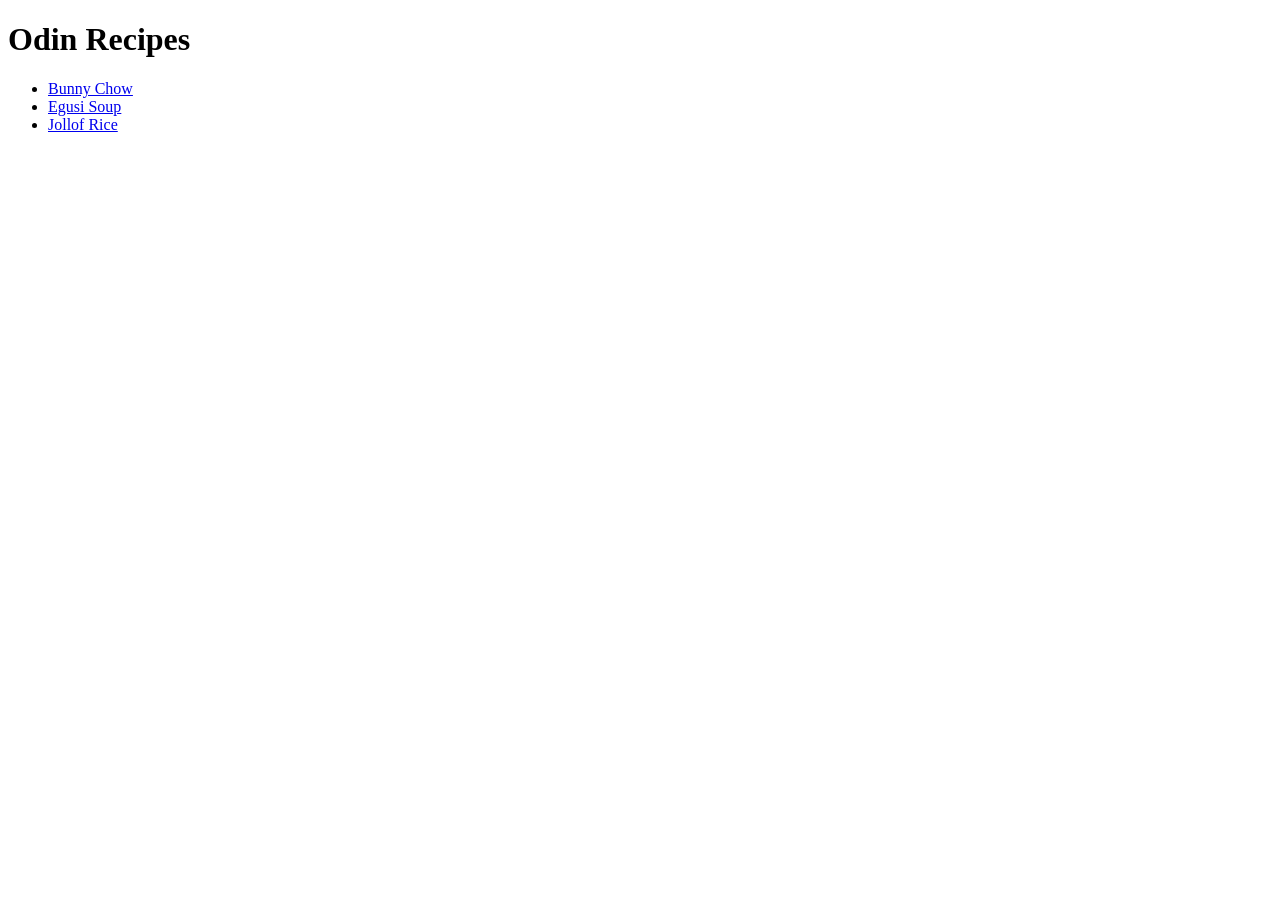
==== index.html @ eddcd9d2 "feat: add first recipe page and navigation links - Created a new `recipes` directory - Added `BunnyC" ====
<!DOCTYPE html>
<html lang="en">
<head>
    <meta charset="UTF-8">
    <meta name="viewport" content="width=device-width, initial-scale=1.0">
    <title>Document</title>
</head>
<body>
    <h1>Odin Recipes</h1>

    
   
    
    <!-- <a href=""></a> -->

    <ul>
        <li><a href="./recipes/BunnyChow.html">Bunny Chow</a></li>
        <li> <a href="./recipes/EgusiSoup.html">Egusi Soup</a></li>
        <li><a href="./recipes/JollofRice.html">Jollof Rice</a></li>
    </ul>
</body>
</html>
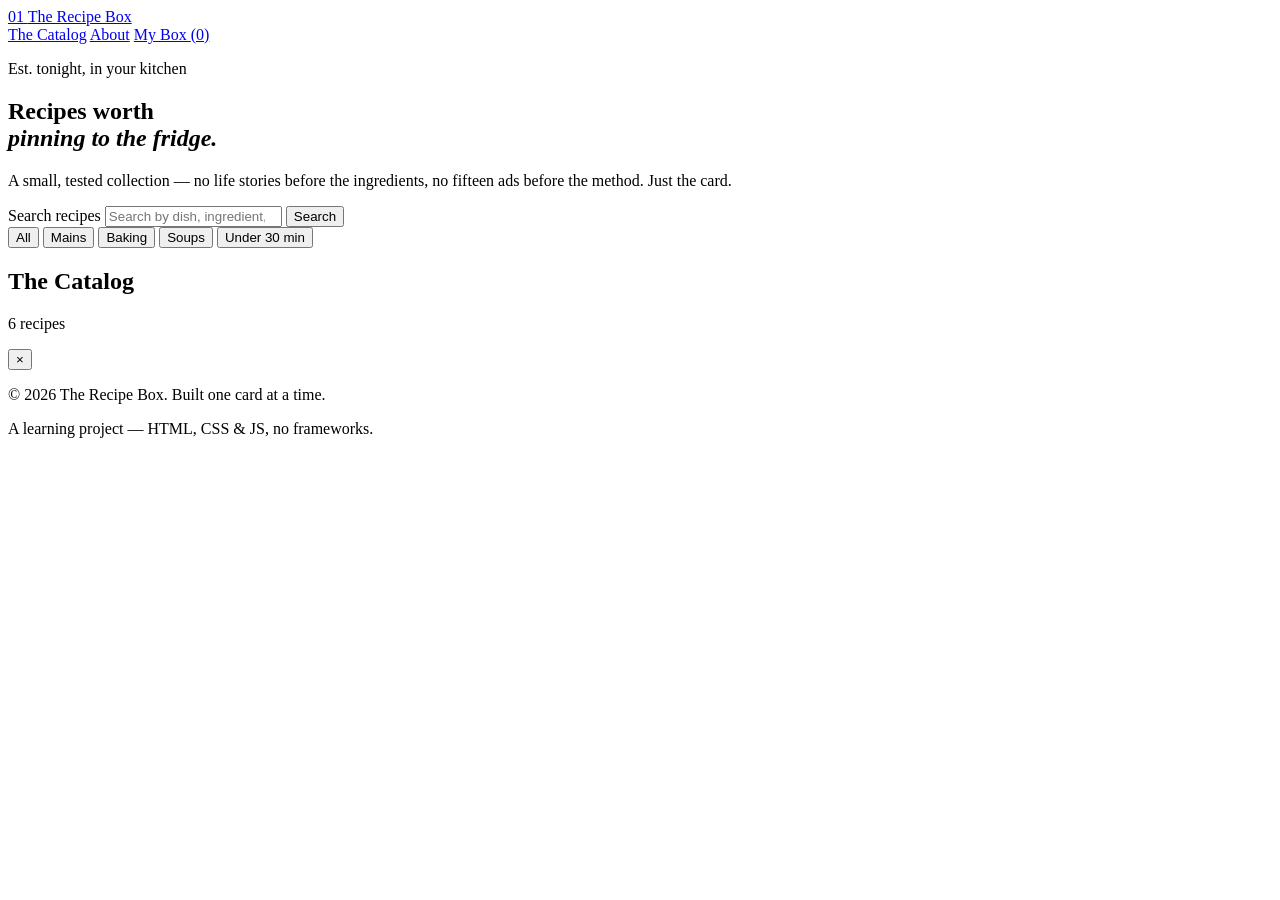
==== commit 6f3f8e4a: ""Step 1: scaffold semantic HTML structure - header with logo + nav - hero with search and filter chi" ====
--- a/index.html
+++ b/index.html
@@ -1,22 +1,104 @@
 <!DOCTYPE html>
 <html lang="en">
 <head>
-    <meta charset="UTF-8">
-    <meta name="viewport" content="width=device-width, initial-scale=1.0">
-    <title>Document</title>
+  <meta charset="UTF-8">
+  <meta name="viewport" content="width=device-width, initial-scale=1.0">
+  <title>The Recipe Box — A Kitchen Worth Keeping</title>
+  <meta name="description" content="A curated box of recipes worth keeping — premium, tested, and written like the cards your grandmother kept.">
+
+  <!-- Fonts -->
+  <link rel="preconnect" href="https://fonts.googleapis.com">
+  <link rel="preconnect" href="https://fonts.gstatic.com" crossorigin>
+  <link href="https://fonts.googleapis.com/css2?family=Fraunces:ital,opsz,wght@0,9..144,300;0,9..144,500;0,9..144,600;0,9..144,700;1,9..144,500&family=Work+Sans:wght@400;500;600&family=IBM+Plex+Mono:wght@400;500&display=swap" rel="stylesheet">
+
+  <link rel="stylesheet" href="assets/css/style.css">
 </head>
 <body>
-    <h1>Odin Recipes</h1>
 
-    
-   
-    
-    <!-- <a href=""></a> -->
+  <!-- ===== Header ===== -->
+  <header class="site-header">
+    <div class="container site-header__inner">
+      <a href="#" class="logo">
+        <span class="logo__mark">01</span>
+        <span class="logo__text">The Recipe Box</span>
+      </a>
 
-    <ul>
-        <li><a href="./recipes/BunnyChow.html">Bunny Chow</a></li>
-        <li> <a href="./recipes/EgusiSoup.html">Egusi Soup</a></li>
-        <li><a href="./recipes/JollofRice.html">Jollof Rice</a></li>
-    </ul>
+      <nav class="site-nav" aria-label="Primary">
+        <a href="#catalog">The Catalog</a>
+        <a href="#about">About</a>
+        <a href="#" class="site-nav__cta">My Box <span id="favCount">(0)</span></a>
+      </nav>
+    </div>
+  </header>
+
+  <!-- ===== Hero ===== -->
+  <section class="hero">
+    <div class="container hero__inner">
+      <p class="hero__eyebrow">Est. tonight, in your kitchen</p>
+      <h1 class="hero__title">
+        Recipes worth<br>
+        <em>pinning to the fridge.</em>
+      </h1>
+      <p class="hero__sub">
+        A small, tested collection — no life stories before the ingredients,
+        no fifteen ads before the method. Just the card.
+      </p>
+
+      <form class="hero__search" role="search" id="searchForm">
+        <label for="searchInput" class="sr-only">Search recipes</label>
+        <input type="search" id="searchInput" placeholder="Search by dish, ingredient, or mood…">
+        <button type="submit">Search</button>
+      </form>
+
+      <div class="hero__filters" id="filterBar">
+        <button class="filter-chip is-active" data-filter="all">All</button>
+        <button class="filter-chip" data-filter="mains">Mains</button>
+        <button class="filter-chip" data-filter="baking">Baking</button>
+        <button class="filter-chip" data-filter="soups">Soups</button>
+        <button class="filter-chip" data-filter="quick">Under 30 min</button>
+      </div>
+    </div>
+  </section>
+
+  <!-- ===== Catalog / Recipe Grid ===== -->
+  <main>
+    <section class="catalog" id="catalog">
+      <div class="container">
+        <div class="catalog__head">
+          <h2>The Catalog</h2>
+          <p class="catalog__count"><span id="resultCount">6</span> recipes</p>
+        </div>
+
+        <div class="recipe-grid" id="recipeGrid">
+          <!-- Recipe cards are rendered here by app.js -->
+        </div>
+
+        <p class="catalog__empty" id="emptyState" hidden>
+          No recipes match that search. Try a different word, or clear the filters.
+        </p>
+      </div>
+    </section>
+  </main>
+
+  <!-- ===== Recipe Detail Modal ===== -->
+  <div class="modal" id="recipeModal" aria-hidden="true">
+    <div class="modal__backdrop" data-close-modal></div>
+    <div class="modal__panel" role="dialog" aria-modal="true" aria-labelledby="modalTitle">
+      <button class="modal__close" data-close-modal aria-label="Close recipe">&times;</button>
+      <div class="modal__content" id="modalContent">
+        <!-- Filled by app.js -->
+      </div>
+    </div>
+  </div>
+
+  <!-- ===== Footer ===== -->
+  <footer class="site-footer">
+    <div class="container site-footer__inner">
+      <p>&copy; 2026 The Recipe Box. Built one card at a time.</p>
+      <p class="site-footer__note">A learning project — HTML, CSS &amp; JS, no frameworks.</p>
+    </div>
+  </footer>
+
+  <script src="assets/js/app.js"></script>
 </body>
 </html>
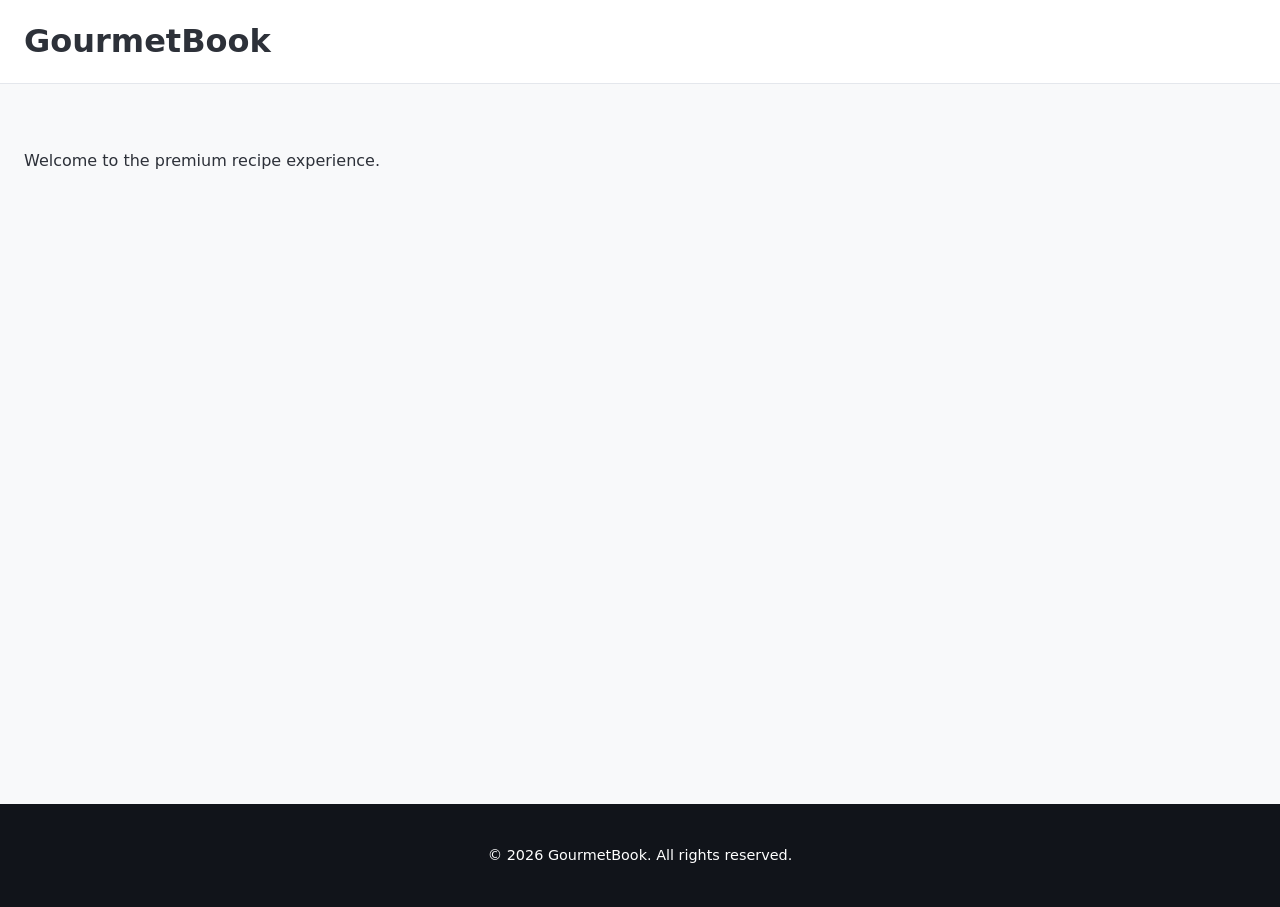
==== commit b652585e: "chore: initial repository setup with modular asset, style, and module JS architecture" ====
--- a/index.html
+++ b/index.html
@@ -1,104 +1,29 @@
 <!DOCTYPE html>
 <html lang="en">
 <head>
-  <meta charset="UTF-8">
-  <meta name="viewport" content="width=device-width, initial-scale=1.0">
-  <title>The Recipe Box — A Kitchen Worth Keeping</title>
-  <meta name="description" content="A curated box of recipes worth keeping — premium, tested, and written like the cards your grandmother kept.">
-
-  <!-- Fonts -->
-  <link rel="preconnect" href="https://fonts.googleapis.com">
-  <link rel="preconnect" href="https://fonts.gstatic.com" crossorigin>
-  <link href="https://fonts.googleapis.com/css2?family=Fraunces:ital,opsz,wght@0,9..144,300;0,9..144,500;0,9..144,600;0,9..144,700;1,9..144,500&family=Work+Sans:wght@400;500;600&family=IBM+Plex+Mono:wght@400;500&display=swap" rel="stylesheet">
-
-  <link rel="stylesheet" href="assets/css/style.css">
+    <meta charset="UTF-8">
+    <meta name="viewport" content="width=device-width, initial-scale=1.0">
+    <title>GourmetBook | Premium Recipe Platform</title>
+    <!-- CSS Layers -->
+    <link rel="stylesheet" href="CSS/variable.css">
+    <link rel="stylesheet" href="CSS/layout.css">
+    <link rel="stylesheet" href="CSS/components.css">
+    <link rel="stylesheet" href="CSS/main.css">
 </head>
 <body>
 
-  <!-- ===== Header ===== -->
-  <header class="site-header">
-    <div class="container site-header__inner">
-      <a href="#" class="logo">
-        <span class="logo__mark">01</span>
-        <span class="logo__text">The Recipe Box</span>
-      </a>
+    <!-- App Shell -->
+    <div id="app-root">
+        <header class="site-header" id="main-header"></header>
+        
+        <main class="main-content" id="main-content">
+            <!-- Dynamic content will inject here -->
+        </main>
 
-      <nav class="site-nav" aria-label="Primary">
-        <a href="#catalog">The Catalog</a>
-        <a href="#about">About</a>
-        <a href="#" class="site-nav__cta">My Box <span id="favCount">(0)</span></a>
-      </nav>
+        <footer class="site-footer" id="main-footer"></footer>
     </div>
-  </header>
 
-  <!-- ===== Hero ===== -->
-  <section class="hero">
-    <div class="container hero__inner">
-      <p class="hero__eyebrow">Est. tonight, in your kitchen</p>
-      <h1 class="hero__title">
-        Recipes worth<br>
-        <em>pinning to the fridge.</em>
-      </h1>
-      <p class="hero__sub">
-        A small, tested collection — no life stories before the ingredients,
-        no fifteen ads before the method. Just the card.
-      </p>
-
-      <form class="hero__search" role="search" id="searchForm">
-        <label for="searchInput" class="sr-only">Search recipes</label>
-        <input type="search" id="searchInput" placeholder="Search by dish, ingredient, or mood…">
-        <button type="submit">Search</button>
-      </form>
-
-      <div class="hero__filters" id="filterBar">
-        <button class="filter-chip is-active" data-filter="all">All</button>
-        <button class="filter-chip" data-filter="mains">Mains</button>
-        <button class="filter-chip" data-filter="baking">Baking</button>
-        <button class="filter-chip" data-filter="soups">Soups</button>
-        <button class="filter-chip" data-filter="quick">Under 30 min</button>
-      </div>
-    </div>
-  </section>
-
-  <!-- ===== Catalog / Recipe Grid ===== -->
-  <main>
-    <section class="catalog" id="catalog">
-      <div class="container">
-        <div class="catalog__head">
-          <h2>The Catalog</h2>
-          <p class="catalog__count"><span id="resultCount">6</span> recipes</p>
-        </div>
-
-        <div class="recipe-grid" id="recipeGrid">
-          <!-- Recipe cards are rendered here by app.js -->
-        </div>
-
-        <p class="catalog__empty" id="emptyState" hidden>
-          No recipes match that search. Try a different word, or clear the filters.
-        </p>
-      </div>
-    </section>
-  </main>
-
-  <!-- ===== Recipe Detail Modal ===== -->
-  <div class="modal" id="recipeModal" aria-hidden="true">
-    <div class="modal__backdrop" data-close-modal></div>
-    <div class="modal__panel" role="dialog" aria-modal="true" aria-labelledby="modalTitle">
-      <button class="modal__close" data-close-modal aria-label="Close recipe">&times;</button>
-      <div class="modal__content" id="modalContent">
-        <!-- Filled by app.js -->
-      </div>
-    </div>
-  </div>
-
-  <!-- ===== Footer ===== -->
-  <footer class="site-footer">
-    <div class="container site-footer__inner">
-      <p>&copy; 2026 The Recipe Box. Built one card at a time.</p>
-      <p class="site-footer__note">A learning project — HTML, CSS &amp; JS, no frameworks.</p>
-    </div>
-  </footer>
-
-  <script src="assets/js/app.js"></script>
+    <!-- App Entry Point -->
+    <script type="module" src="JS/app.js"></script>
 </body>
 </html>
--- a/CSS/variable.css
+++ b/CSS/variable.css
@@ -0,0 +1,45 @@
+:root {
+    /* Color Palette */
+    --clr-primary: #11141a;
+    --clr-accent: #e65c40; /* Culinary terracotta/orange */
+    --clr-accent-hover: #cf4f35;
+    --clr-bg-surface: #ffffff;
+    --clr-bg-base: #f8f9fa;
+    --clr-text-main: #2d3139;
+    --clr-text-muted: #687182;
+    --clr-border: #e4e7ec;
+
+    /* Typography */
+    --font-sans: system-ui, -apple-system, BlinkMacSystemFont, 'Segoe UI', Roboto, sans-serif;
+    
+    /* Spacing Framework */
+    --space-xs: 0.5rem;
+    --space-sm: 1rem;
+    --space-md: 1.5rem;
+    --space-lg: 2.5rem;
+    --space-xl: 4rem;
+
+    /* Transitions & Radii */
+    --radius-sm: 6px;
+    --radius-md: 12px;
+    --radius-lg: 24px;
+    --transition-smooth: all 0.3s cubic-bezier(0.4, 0, 0.2, 1);
+    
+    /* Layout */
+    --max-width: 1280px;
+}
+
+/* Modern CSS Reset */
+*, *::before, *::after {
+    box-sizing: border-box;
+    margin: 0;
+    padding: 0;
+}
+
+body {
+    font-family: var(--font-sans);
+    background-color: var(--clr-bg-base);
+    color: var(--clr-text-main);
+    line-height: 1.6;
+    -webkit-font-smoothing: antialiased;
+}
--- a/CSS/layout.css
+++ b/CSS/layout.css
@@ -0,0 +1,28 @@
+.container {
+    width: 100%;
+    max-width: var(--max-width);
+    margin: 0 auto;
+    padding: 0 var(--space-md);
+}
+
+.site-header {
+    background-color: var(--clr-bg-surface);
+    border-bottom: 1px solid var(--clr-border);
+    padding: var(--space-sm) 0;
+    position: sticky;
+    top: 0;
+    z-index: 100;
+}
+
+.main-content {
+    padding: var(--space-xl) 0;
+    min-height: 80vh;
+}
+
+.site-footer {
+    background-color: var(--clr-primary);
+    color: #ffffff;
+    padding: var(--space-lg) 0;
+    text-align: center;
+    font-size: 0.9rem;
+}
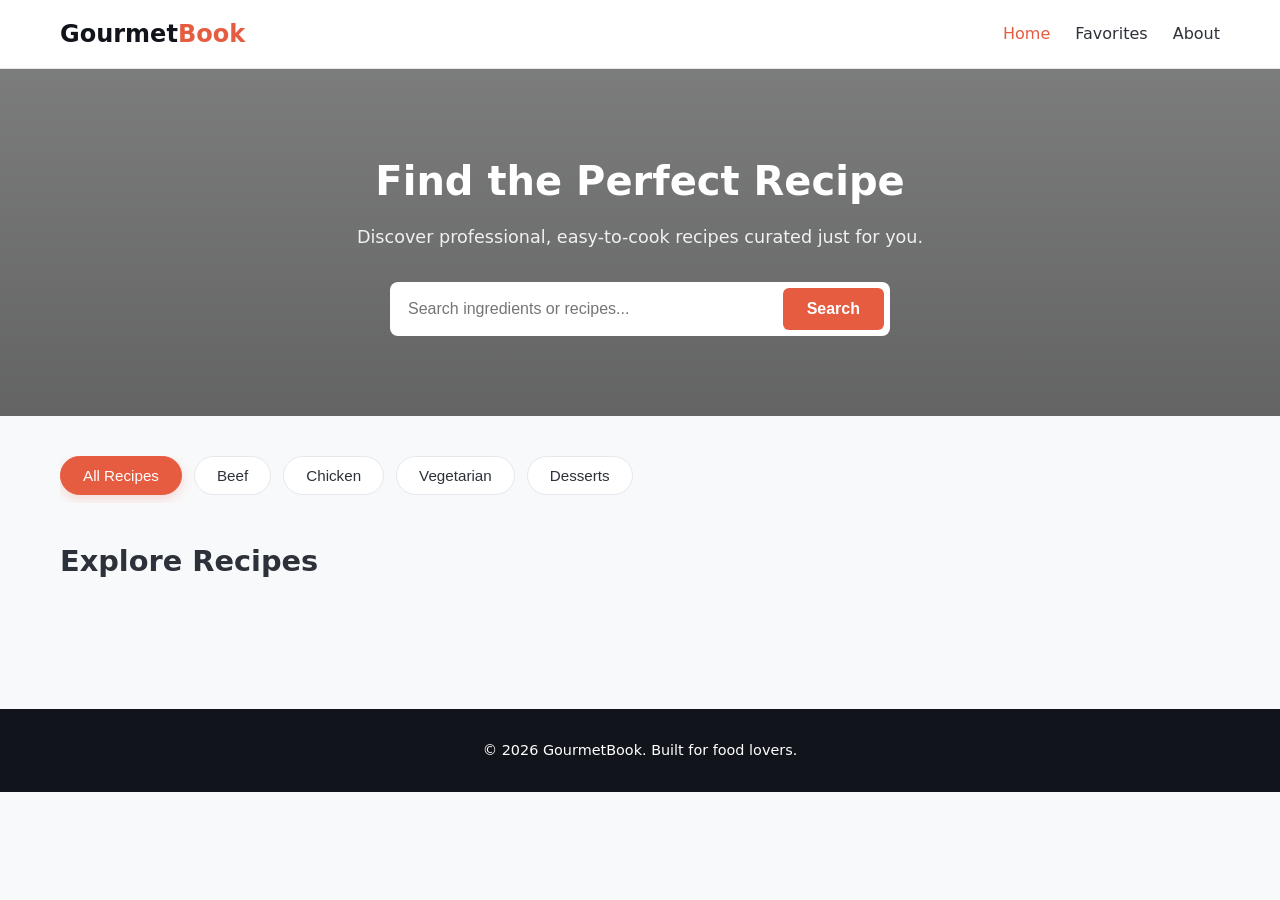
==== commit 08c1f33a: ""chore: setup simple semantic HTML framework and  clean basic CSS layout structure"  "style: add res" ====
--- a/index.html
+++ b/index.html
@@ -3,27 +3,65 @@
 <head>
     <meta charset="UTF-8">
     <meta name="viewport" content="width=device-width, initial-scale=1.0">
-    <title>GourmetBook | Premium Recipe Platform</title>
-    <!-- CSS Layers -->
-    <link rel="stylesheet" href="CSS/variable.css">
-    <link rel="stylesheet" href="CSS/layout.css">
-    <link rel="stylesheet" href="CSS/components.css">
-    <link rel="stylesheet" href="CSS/main.css">
+    <title>GourmetBook | Delicious Recipes</title>
+    <!-- Link to our styles -->
+    <link rel="stylesheet" href="style.css">
 </head>
 <body>
 
-    <!-- App Shell -->
-    <div id="app-root">
-        <header class="site-header" id="main-header"></header>
+    <!-- Header & Navigation Bar -->
+    <header class="site-header">
+        <div class="container header-flex">
+            <a href="#" class="logo">Gourmet<span>Book</span></a>
+            <nav class="nav-links">
+                <a href="#" class="active">Home</a>
+                <a href="#">Favorites</a>
+                <a href="#">About</a>
+            </nav>
+        </div>
+    </header>
+
+    <!-- Hero / Welcome Section -->
+    <section class="hero-section">
+        <div class="container hero-content">
+            <h1>Find the Perfect Recipe</h1>
+            <p>Discover professional, easy-to-cook recipes curated just for you.</p>
+            
+            <!-- Search Bar -->
+            <div class="search-container">
+                <input type="text" id="search-input" placeholder="Search ingredients or recipes...">
+                <button id="search-button">Search</button>
+            </div>
+        </div>
+    </section>
+
+    <!-- Main Content: Category Tabs & Recipe Grid -->
+    <main class="container main-content">
         
-        <main class="main-content" id="main-content">
-            <!-- Dynamic content will inject here -->
-        </main>
+        <!-- Quick Filter Buttons -->
+        <div class="category-filters">
+            <button class="filter-btn active" data-category="all">All Recipes</button>
+            <button class="filter-btn" data-category="beef">Beef</button>
+            <button class="filter-btn" data-category="chicken">Chicken</button>
+            <button class="filter-btn" data-category="vegetarian">Vegetarian</button>
+            <button class="filter-btn" data-category="dessert">Desserts</button>
+        </div>
 
-        <footer class="site-footer" id="main-footer"></footer>
-    </div>
+        <!-- Dynamic Recipe Grid -->
+        <h2 class="section-title">Explore Recipes</h2>
+        <div class="recipe-grid" id="recipe-display">
+            <!-- JavaScript will insert recipes here safely -->
+        </div>
+    </main>
 
-    <!-- App Entry Point -->
-    <script type="module" src="JS/app.js"></script>
+    <!-- Simple, Clean Footer -->
+    <footer class="site-footer">
+        <div class="container">
+            <p>&copy; 2026 GourmetBook. Built for food lovers.</p>
+        </div>
+    </footer>
+
+    <!-- Standard JavaScript File Links at the bottom -->
+    <script src="script.js"></script>
 </body>
 </html>
--- a/style.css
+++ b/style.css
@@ -0,0 +1,198 @@
+:root {
+  --primary-color: #11141a;
+  --accent-color: #e65c40; /* Beautiful terracotta orange */
+  --accent-hover: #cf4f35;
+  --bg-light: #f8f9fa;
+  --text-dark: #2d3139;
+  --text-muted: #687182;
+  --border-color: #e4e7ec;
+  --max-width: 1200px;
+}
+
+* {
+  box-sizing: border-box;
+  margin: 0;
+  padding: 0;
+}
+
+body {
+  font-family:
+    system-ui,
+    -apple-system,
+    sans-serif;
+  background-color: var(--bg-light);
+  color: var(--text-dark);
+  line-height: 1.6;
+}
+
+.container {
+  width: 100%;
+  max-width: var(--max-width);
+  margin: 0 auto;
+  padding: 0 20px;
+}
+
+/* --- Header / Navigation --- */
+.site-header {
+  background: #ffffff;
+  border-bottom: 1px solid var(--border-color);
+  position: sticky;
+  top: 0;
+  z-index: 100;
+}
+
+.header-flex {
+  display: flex;
+  justify-content: space-between;
+  align-items: center;
+  padding: 15px 20px;
+}
+
+.logo {
+  font-size: 1.5rem;
+  font-weight: 700;
+  color: var(--primary-color);
+  text-decoration: none;
+}
+
+.logo span {
+  color: var(--accent-color);
+}
+
+.nav-links a {
+  text-decoration: none;
+  color: var(--text-dark);
+  margin-left: 20px;
+  font-weight: 500;
+  transition: color 0.2s;
+}
+
+.nav-links a:hover,
+.nav-links a.active {
+  color: var(--accent-color);
+}
+
+/* --- Hero Section --- */
+.hero-section {
+  background:
+    linear-gradient(rgba(0, 0, 0, 0.5), rgba(0, 0, 0, 0.6)),
+    url("https://images.unsplash.com/photo-1490645935967-10de6ba17061?auto=format&fit=crop&w=1200&q=80")
+      no-repeat center center/cover;
+  color: #ffffff;
+  text-align: center;
+  padding: 80px 20px;
+}
+
+.hero-content h1 {
+    font-size: 2.5rem;
+    margin-bottom: 10px;
+}
+
+.hero-content p {
+    font-size: 1.1rem;
+    margin-bottom: 30px;
+    opacity: 0.9;
+}
+
+/* --- Search Bar --- */
+.search-container {
+    display: flex;
+    max-width: 500px;
+    margin: 0 auto;
+    background: #ffffff;
+    padding: 6px;
+    border-radius: 8px;
+}
+
+.search-container input {
+    flex: 1;
+    border: none;
+    padding: 12px;
+    font-size: 1rem;
+    outline: none;
+    border-radius: 6px 0 0 6px;
+}
+
+.search-container button {
+    background: var(--accent-color);
+    color: white;
+    border: none;
+    padding: 0 24px;
+    font-size: 1rem;
+    font-weight: 600;
+    border-radius: 6px;
+    cursor: pointer;
+    transition: background 0.2s;
+}
+
+.search-container button:hover {
+    background: var(--accent-hover);
+}
+
+/* --- Main Layout Elements --- */
+.main-content {
+    padding: 40px 20px;
+}
+
+/* --- Category Filters Layout --- */
+.category-filters {
+    display: flex;
+    gap: 12px;
+    margin-bottom: 35px;
+    overflow-x: auto; /* Allow horizontal scrolling on mobile */
+    padding-bottom: 8px;
+    scrollbar-width: none; /* Hide scrollbar for Firefox */
+}
+
+/* Hide scrollbar for Chrome, Safari, and Opera */
+.category-filters::-webkit-scrollbar {
+    display: none;
+}
+
+/* --- The Premium Filter Button Design --- */
+.filter-btn {
+    background: #ffffff;
+    color: var(--text-dark);
+    border: 1px solid var(--border-color);
+    padding: 10px 22px;
+    font-size: 0.95rem;
+    font-weight: 500;
+    border-radius: 50px; /* Perfect pill shape */
+    cursor: pointer;
+    white-space: nowrap; /* Prevent button text from wrapping */
+    transition: all 0.2s ease-in-out;
+}
+
+/* --- Hover State --- */
+.filter-btn:hover {
+    background: var(--bg-light);
+    color: var(--accent-color);
+    border-color: var(--accent-color);
+}
+
+
+/* --- Active / Clicked State --- */
+.filter-btn.active {
+    background: var(--accent-color);
+    color: #ffffff;
+    border-color: var(--accent-color);
+    box-shadow: 0 4px 12px rgba(230, 92, 64, 0.2); /* Soft ambient glow match */
+}
+
+.section-title {
+    margin-bottom: 25px;
+    font-size: 1.8rem;
+}
+
+/* --- Footer --- */
+.site-footer {
+    background: var(--primary-color);
+    color: #ffffff;
+    text-align: center;
+    padding: 30px 20px;
+    margin-top: 60px;
+    font-size: 0.9rem;
+}
+
+
+
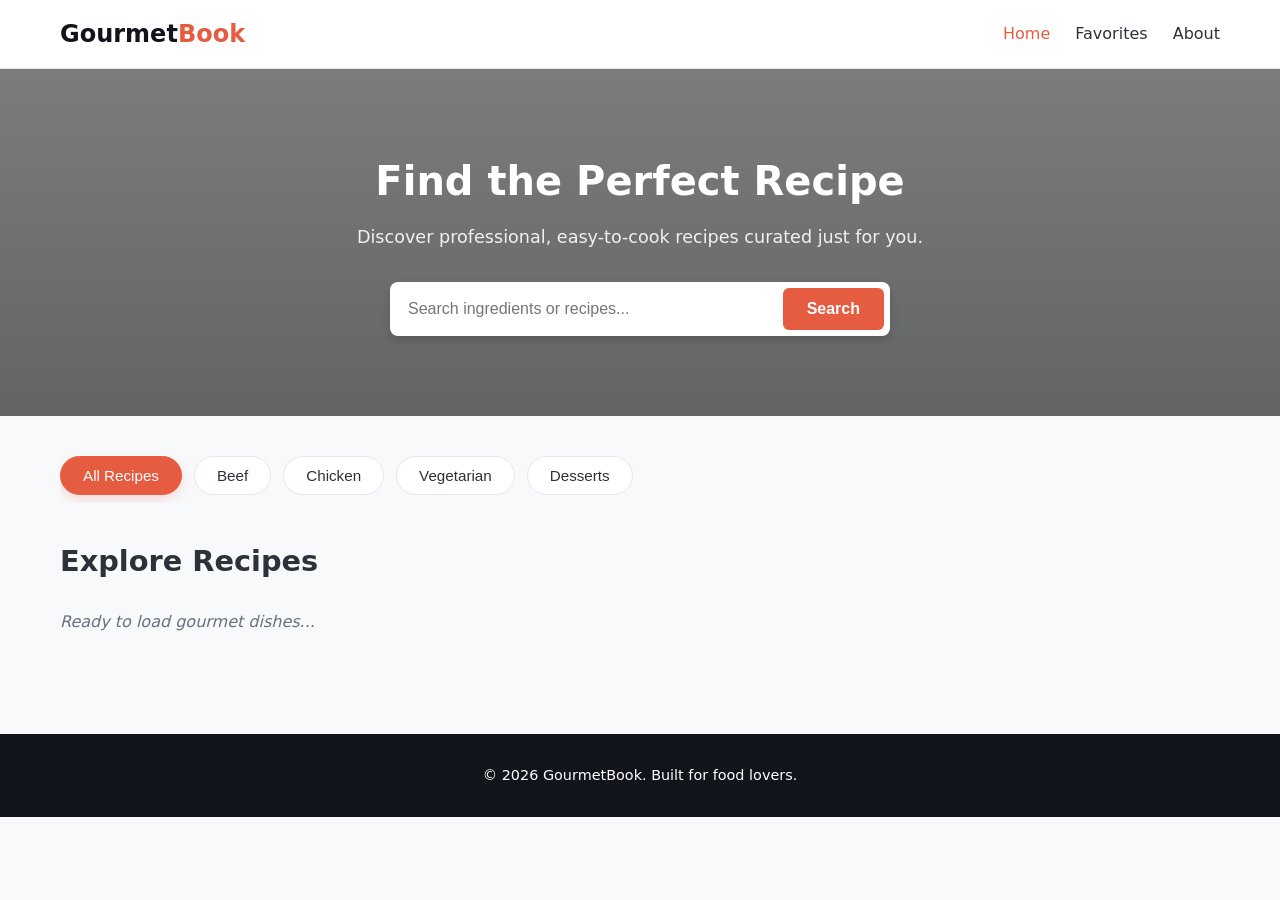
==== commit bf1beab5: "style: synchronize HTML structure markup with unified design grid and scrollable layouts" ====
--- a/index.html
+++ b/index.html
@@ -3,7 +3,7 @@
 <head>
     <meta charset="UTF-8">
     <meta name="viewport" content="width=device-width, initial-scale=1.0">
-    <title>GourmetBook | Delicious Recipes</title>
+    <title>GourmetBook | Premium Recipe Platform</title>
     <!-- Link to our styles -->
     <link rel="stylesheet" href="style.css">
 </head>
@@ -50,7 +50,9 @@
         <!-- Dynamic Recipe Grid -->
         <h2 class="section-title">Explore Recipes</h2>
         <div class="recipe-grid" id="recipe-display">
-            <!-- JavaScript will insert recipes here safely -->
+            <!-- JavaScript will insert cards here dynamically. 
+                 A placeholder or loading message can stay here for now -->
+            <p class="loading-placeholder">Ready to load gourmet dishes...</p>
         </div>
     </main>
 
--- a/style.css
+++ b/style.css
@@ -1,91 +1,89 @@
+/* --- CSS Reset & Design Tokens --- */
 :root {
-  --primary-color: #11141a;
-  --accent-color: #e65c40; /* Beautiful terracotta orange */
-  --accent-hover: #cf4f35;
-  --bg-light: #f8f9fa;
-  --text-dark: #2d3139;
-  --text-muted: #687182;
-  --border-color: #e4e7ec;
-  --max-width: 1200px;
+    --primary-color: #11141a;
+    --accent-color: #e65c40; /* Beautiful terracotta orange */
+    --accent-hover: #cf4f35;
+    --bg-light: #f8f9fa;
+    --text-dark: #2d3139;
+    --text-muted: #687182;
+    --border-color: #e4e7ec;
+    --max-width: 1200px;
 }
 
 * {
-  box-sizing: border-box;
-  margin: 0;
-  padding: 0;
+    box-sizing: border-box;
+    margin: 0;
+    padding: 0;
 }
 
 body {
-  font-family:
-    system-ui,
-    -apple-system,
-    sans-serif;
-  background-color: var(--bg-light);
-  color: var(--text-dark);
-  line-height: 1.6;
+    font-family: system-ui, -apple-system, BlinkMacSystemFont, 'Segoe UI', Roboto, sans-serif;
+    background-color: var(--bg-light);
+    color: var(--text-dark);
+    line-height: 1.6;
+    -webkit-font-smoothing: antialiased;
 }
 
 .container {
-  width: 100%;
-  max-width: var(--max-width);
-  margin: 0 auto;
-  padding: 0 20px;
+    width: 100%;
+    max-width: var(--max-width);
+    margin: 0 auto;
+    padding: 0 20px;
 }
 
 /* --- Header / Navigation --- */
 .site-header {
-  background: #ffffff;
-  border-bottom: 1px solid var(--border-color);
-  position: sticky;
-  top: 0;
-  z-index: 100;
+    background: #ffffff;
+    border-bottom: 1px solid var(--border-color);
+    position: sticky;
+    top: 0;
+    z-index: 100;
 }
 
 .header-flex {
-  display: flex;
-  justify-content: space-between;
-  align-items: center;
-  padding: 15px 20px;
+    display: flex;
+    justify-content: space-between;
+    align-items: center;
+    padding: 15px 20px;
 }
 
 .logo {
-  font-size: 1.5rem;
-  font-weight: 700;
-  color: var(--primary-color);
-  text-decoration: none;
+    font-size: 1.5rem;
+    font-weight: 700;
+    color: var(--primary-color);
+    text-decoration: none;
 }
 
 .logo span {
-  color: var(--accent-color);
+    color: var(--accent-color);
 }
 
 .nav-links a {
-  text-decoration: none;
-  color: var(--text-dark);
-  margin-left: 20px;
-  font-weight: 500;
-  transition: color 0.2s;
+    text-decoration: none;
+    color: var(--text-dark);
+    margin-left: 20px;
+    font-weight: 500;
+    transition: color 0.2s ease;
 }
 
 .nav-links a:hover,
 .nav-links a.active {
-  color: var(--accent-color);
+    color: var(--accent-color);
 }
 
 /* --- Hero Section --- */
 .hero-section {
-  background:
-    linear-gradient(rgba(0, 0, 0, 0.5), rgba(0, 0, 0, 0.6)),
-    url("https://images.unsplash.com/photo-1490645935967-10de6ba17061?auto=format&fit=crop&w=1200&q=80")
-      no-repeat center center/cover;
-  color: #ffffff;
-  text-align: center;
-  padding: 80px 20px;
+    background: linear-gradient(rgba(0, 0, 0, 0.5), rgba(0, 0, 0, 0.6)), 
+                url('https://images.unsplash.com/photo-1490645935967-10de6ba17061?auto=format&fit=crop&w=1200&q=80') no-repeat center center/cover;
+    color: #ffffff;
+    text-align: center;
+    padding: 80px 20px;
 }
 
 .hero-content h1 {
     font-size: 2.5rem;
     margin-bottom: 10px;
+    font-weight: 700;
 }
 
 .hero-content p {
@@ -102,6 +100,7 @@
     background: #ffffff;
     padding: 6px;
     border-radius: 8px;
+    box-shadow: 0 4px 10px rgba(0, 0, 0, 0.15);
 }
 
 .search-container input {
@@ -111,6 +110,7 @@
     font-size: 1rem;
     outline: none;
     border-radius: 6px 0 0 6px;
+    color: var(--text-dark);
 }
 
 .search-container button {
@@ -122,7 +122,7 @@
     font-weight: 600;
     border-radius: 6px;
     cursor: pointer;
-    transition: background 0.2s;
+    transition: background 0.2s ease;
 }
 
 .search-container button:hover {
@@ -132,6 +132,12 @@
 /* --- Main Layout Elements --- */
 .main-content {
     padding: 40px 20px;
+}
+
+.section-title {
+    margin-bottom: 25px;
+    font-size: 1.8rem;
+    font-weight: 700;
 }
 
 /* --- Category Filters Layout --- */
@@ -170,7 +176,6 @@
     border-color: var(--accent-color);
 }
 
-
 /* --- Active / Clicked State --- */
 .filter-btn.active {
     background: var(--accent-color);
@@ -179,9 +184,115 @@
     box-shadow: 0 4px 12px rgba(230, 92, 64, 0.2); /* Soft ambient glow match */
 }
 
-.section-title {
-    margin-bottom: 25px;
-    font-size: 1.8rem;
+/* --- Recipe Grid Layout --- */
+.recipe-grid {
+    display: grid;
+    grid-template-columns: repeat(auto-fill, minmax(280px, 1fr));
+    gap: 30px;
+    margin-top: 20px;
+}
+
+.loading-placeholder {
+    color: var(--text-muted);
+    font-style: italic;
+    grid-column: 1 / -1; /* Stretch message across grid headers */
+}
+
+/* --- Premium Card Container Layout --- */
+.recipe-card {
+    background: #ffffff;
+    border-radius: 12px;
+    overflow: hidden;
+    border: 1px solid var(--border-color);
+    box-shadow: 0 4px 6px rgba(0, 0, 0, 0.02);
+    display: flex;
+    flex-direction: column;
+    height: 100%;
+    transition: transform 0.3s ease, box-shadow 0.3s ease;
+}
+
+.recipe-card:hover {
+    transform: translateY(-6px);
+    box-shadow: 0 12px 20px rgba(0, 0, 0, 0.08);
+}
+
+/* --- Card Visual Wrappers --- */
+.card-image-wrap {
+    width: 100%;
+    height: 200px;
+    overflow: hidden;
+    position: relative;
+}
+
+.recipe-card img {
+    width: 100%;
+    height: 100%;
+    object-fit: cover;
+    transition: transform 0.5s ease;
+}
+
+.recipe-card:hover img {
+    transform: scale(1.05);
+}
+
+.card-badge {
+    position: absolute;
+    top: 15px;
+    left: 15px;
+    background: rgba(255, 255, 255, 0.95);
+    color: var(--text-dark);
+    padding: 4px 12px;
+    font-size: 0.75rem;
+    font-weight: 600;
+    text-transform: uppercase;
+    border-radius: 20px;
+    box-shadow: 0 2px 4px rgba(0,0,0,0.05);
+}
+
+/* --- Card Content --- */
+.card-body {
+    padding: 20px;
+    display: flex;
+    flex-direction: column;
+    flex-grow: 1;
+}
+
+.card-body h3 {
+    font-size: 1.2rem;
+    color: var(--primary-color);
+    margin-bottom: 8px;
+    line-height: 1.4;
+}
+
+.card-body p {
+    font-size: 0.9rem;
+    color: var(--text-muted);
+    margin-bottom: 20px;
+    display: -webkit-box;
+    -webkit-line-clamp: 2;
+    -webkit-box-orient: vertical;
+    overflow: hidden;
+}
+
+.view-btn {
+    display: block;
+    text-align: center;
+    background: var(--bg-light);
+    color: var(--primary-color);
+    text-decoration: none;
+    padding: 10px;
+    font-size: 0.9rem;
+    font-weight: 600;
+    border-radius: 6px;
+    margin-top: auto;
+    border: 1px solid var(--border-color);
+    transition: all 0.2s ease;
+}
+
+.view-btn:hover {
+    background: var(--accent-color);
+    color: #ffffff;
+    border-color: var(--accent-color);
 }
 
 /* --- Footer --- */
@@ -192,7 +303,4 @@
     padding: 30px 20px;
     margin-top: 60px;
     font-size: 0.9rem;
-}
-
-
-
+}
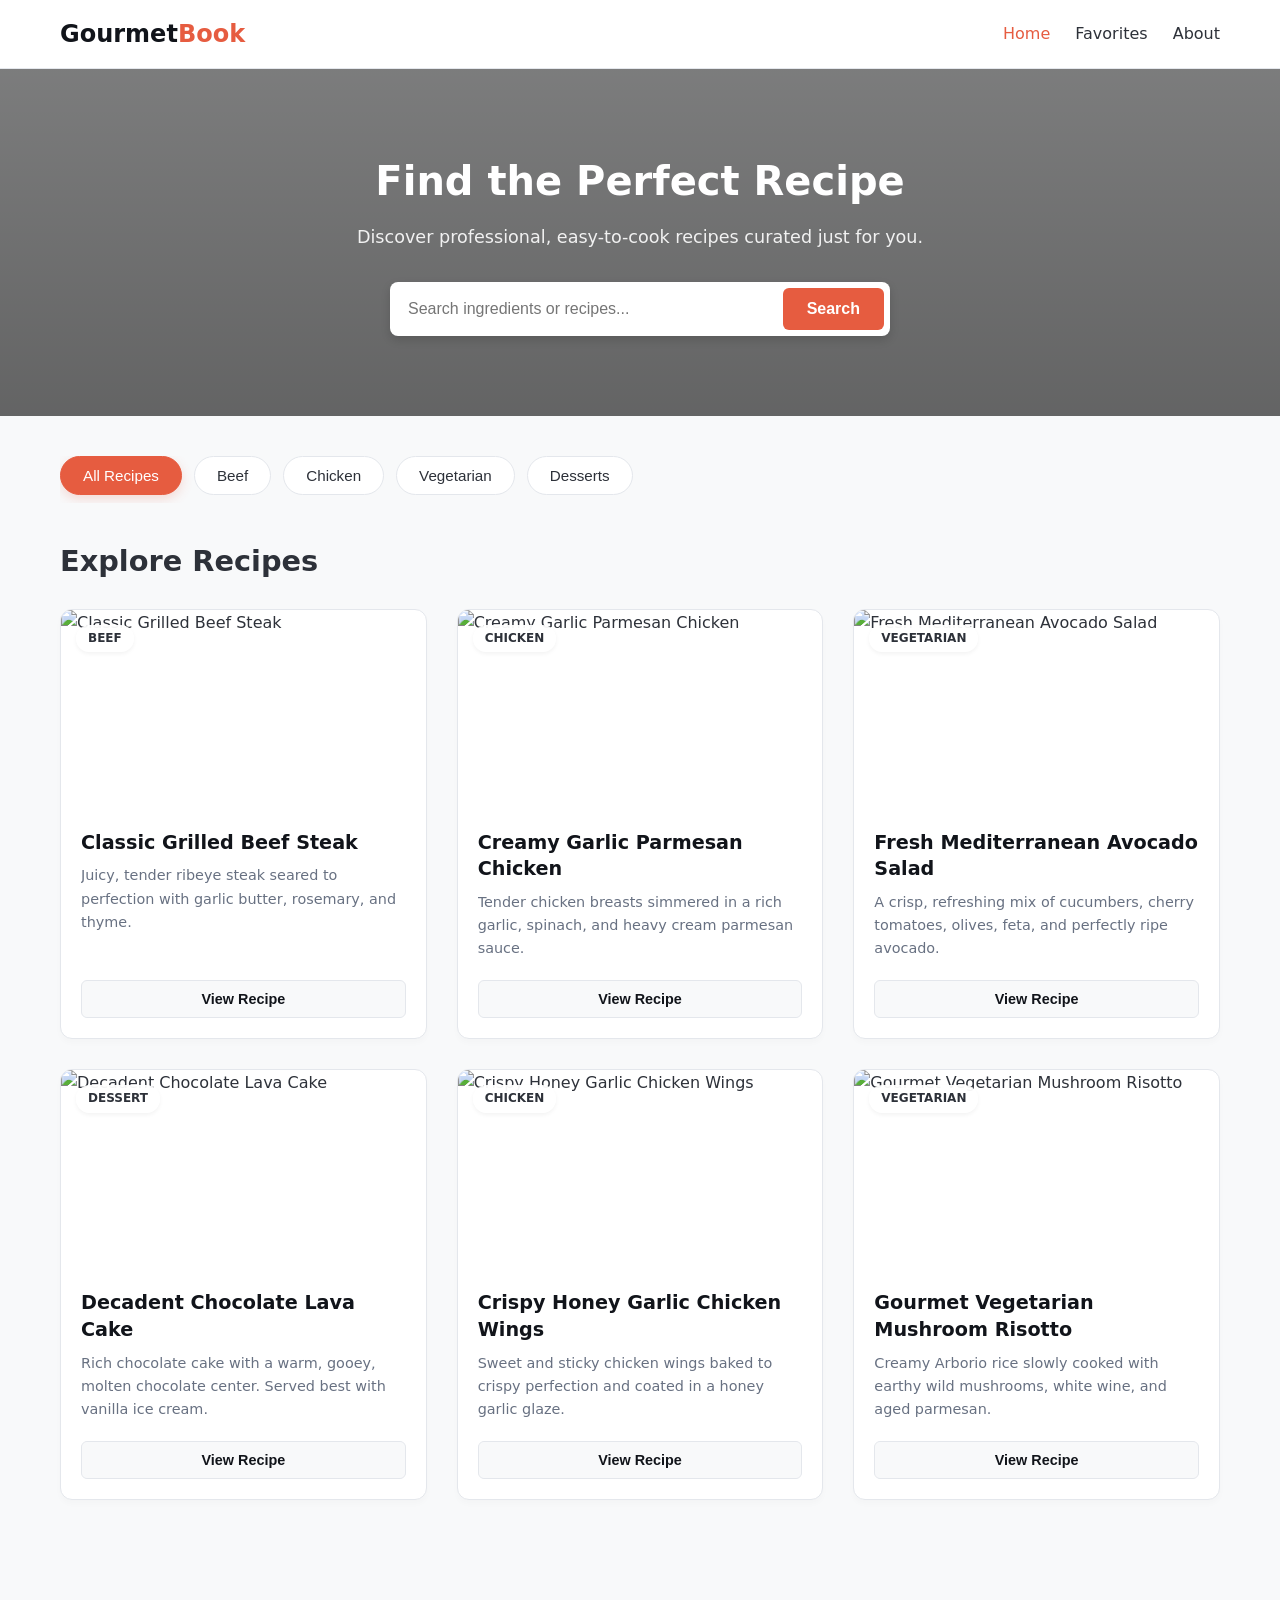
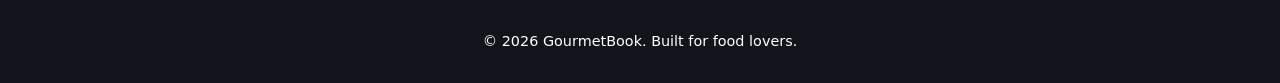
==== commit 0d457675: "refactor: eliminate duplicate initialization wrappers and stabilize unified event architecture loop" ====
--- a/index.html
+++ b/index.html
@@ -1,69 +1,83 @@
-<!DOCTYPE html>
+<!doctype html>
 <html lang="en">
-<head>
-    <meta charset="UTF-8">
-    <meta name="viewport" content="width=device-width, initial-scale=1.0">
+  <head>
+    <meta charset="UTF-8" />
+    <meta name="viewport" content="width=device-width, initial-scale=1.0" />
     <title>GourmetBook | Premium Recipe Platform</title>
     <!-- Link to our styles -->
-    <link rel="stylesheet" href="style.css">
-</head>
-<body>
-
+    <link rel="stylesheet" href="style.css" />
+  </head>
+  <body>
     <!-- Header & Navigation Bar -->
     <header class="site-header">
-        <div class="container header-flex">
-            <a href="#" class="logo">Gourmet<span>Book</span></a>
-            <nav class="nav-links">
-                <a href="#" class="active">Home</a>
-                <a href="#">Favorites</a>
-                <a href="#">About</a>
-            </nav>
-        </div>
+      <div class="container header-flex">
+        <a href="#" class="logo">Gourmet<span>Book</span></a>
+        <nav class="nav-links">
+          <a href="#" class="active">Home</a>
+          <a href="#">Favorites</a>
+          <a href="#">About</a>
+        </nav>
+      </div>
     </header>
 
     <!-- Hero / Welcome Section -->
     <section class="hero-section">
-        <div class="container hero-content">
-            <h1>Find the Perfect Recipe</h1>
-            <p>Discover professional, easy-to-cook recipes curated just for you.</p>
-            
-            <!-- Search Bar -->
-            <div class="search-container">
-                <input type="text" id="search-input" placeholder="Search ingredients or recipes...">
-                <button id="search-button">Search</button>
-            </div>
+      <div class="container hero-content">
+        <h1>Find the Perfect Recipe</h1>
+        <p>Discover professional, easy-to-cook recipes curated just for you.</p>
+
+        <!-- Search Bar -->
+        <div class="search-container">
+          <input
+            type="text"
+            id="search-input"
+            placeholder="Search ingredients or recipes..."
+          />
+          <button id="search-button">Search</button>
         </div>
+      </div>
     </section>
 
     <!-- Main Content: Category Tabs & Recipe Grid -->
     <main class="container main-content">
-        
-        <!-- Quick Filter Buttons -->
-        <div class="category-filters">
-            <button class="filter-btn active" data-category="all">All Recipes</button>
-            <button class="filter-btn" data-category="beef">Beef</button>
-            <button class="filter-btn" data-category="chicken">Chicken</button>
-            <button class="filter-btn" data-category="vegetarian">Vegetarian</button>
-            <button class="filter-btn" data-category="dessert">Desserts</button>
-        </div>
+      <!-- Quick Filter Buttons -->
+      <div class="category-filters">
+        <button class="filter-btn active" data-category="all">
+          All Recipes
+        </button>
+        <button class="filter-btn" data-category="beef">Beef</button>
+        <button class="filter-btn" data-category="chicken">Chicken</button>
+        <button class="filter-btn" data-category="vegetarian">
+          Vegetarian
+        </button>
+        <button class="filter-btn" data-category="dessert">Desserts</button>
+      </div>
 
-        <!-- Dynamic Recipe Grid -->
-        <h2 class="section-title">Explore Recipes</h2>
-        <div class="recipe-grid" id="recipe-display">
-            <!-- JavaScript will insert cards here dynamically. 
+      <!-- Dynamic Recipe Grid -->
+      <h2 class="section-title">Explore Recipes</h2>
+      <div class="recipe-grid" id="recipe-display">
+        <!-- JavaScript will insert cards here dynamically. 
                  A placeholder or loading message can stay here for now -->
-            <p class="loading-placeholder">Ready to load gourmet dishes...</p>
-        </div>
+        <p class="loading-placeholder">Ready to load gourmet dishes...</p>
+      </div>
     </main>
+
+    <div class="modal-overlay" id="recipe-modal">
+      <div class="modal-window">
+        <button class="modal-close" id="modal-close-btn">&times;</button>
+
+        <div id="modal-content-target"></div>
+      </div>
+    </div>
 
     <!-- Simple, Clean Footer -->
     <footer class="site-footer">
-        <div class="container">
-            <p>&copy; 2026 GourmetBook. Built for food lovers.</p>
-        </div>
+      <div class="container">
+        <p>&copy; 2026 GourmetBook. Built for food lovers.</p>
+      </div>
     </footer>
 
     <!-- Standard JavaScript File Links at the bottom -->
     <script src="script.js"></script>
-</body>
-</html>+  </body>
+</html>
--- a/style.css
+++ b/style.css
@@ -1,306 +1,427 @@
 /* --- CSS Reset & Design Tokens --- */
 :root {
-    --primary-color: #11141a;
-    --accent-color: #e65c40; /* Beautiful terracotta orange */
-    --accent-hover: #cf4f35;
-    --bg-light: #f8f9fa;
-    --text-dark: #2d3139;
-    --text-muted: #687182;
-    --border-color: #e4e7ec;
-    --max-width: 1200px;
+  --primary-color: #11141a;
+  --accent-color: #e65c40; /* Beautiful terracotta orange */
+  --accent-hover: #cf4f35;
+  --bg-light: #f8f9fa;
+  --text-dark: #2d3139;
+  --text-muted: #687182;
+  --border-color: #e4e7ec;
+  --max-width: 1200px;
 }
 
 * {
-    box-sizing: border-box;
-    margin: 0;
-    padding: 0;
+  box-sizing: border-box;
+  margin: 0;
+  padding: 0;
 }
 
 body {
-    font-family: system-ui, -apple-system, BlinkMacSystemFont, 'Segoe UI', Roboto, sans-serif;
-    background-color: var(--bg-light);
-    color: var(--text-dark);
-    line-height: 1.6;
-    -webkit-font-smoothing: antialiased;
+  font-family:
+    system-ui,
+    -apple-system,
+    BlinkMacSystemFont,
+    "Segoe UI",
+    Roboto,
+    sans-serif;
+  background-color: var(--bg-light);
+  color: var(--text-dark);
+  line-height: 1.6;
+  -webkit-font-smoothing: antialiased;
 }
 
 .container {
-    width: 100%;
-    max-width: var(--max-width);
-    margin: 0 auto;
-    padding: 0 20px;
+  width: 100%;
+  max-width: var(--max-width);
+  margin: 0 auto;
+  padding: 0 20px;
 }
 
 /* --- Header / Navigation --- */
 .site-header {
-    background: #ffffff;
-    border-bottom: 1px solid var(--border-color);
-    position: sticky;
-    top: 0;
-    z-index: 100;
+  background: #ffffff;
+  border-bottom: 1px solid var(--border-color);
+  position: sticky;
+  top: 0;
+  z-index: 100;
 }
 
 .header-flex {
-    display: flex;
-    justify-content: space-between;
-    align-items: center;
-    padding: 15px 20px;
+  display: flex;
+  justify-content: space-between;
+  align-items: center;
+  padding: 15px 20px;
 }
 
 .logo {
-    font-size: 1.5rem;
-    font-weight: 700;
-    color: var(--primary-color);
-    text-decoration: none;
+  font-size: 1.5rem;
+  font-weight: 700;
+  color: var(--primary-color);
+  text-decoration: none;
 }
 
 .logo span {
-    color: var(--accent-color);
+  color: var(--accent-color);
 }
 
 .nav-links a {
-    text-decoration: none;
-    color: var(--text-dark);
-    margin-left: 20px;
-    font-weight: 500;
-    transition: color 0.2s ease;
+  text-decoration: none;
+  color: var(--text-dark);
+  margin-left: 20px;
+  font-weight: 500;
+  transition: color 0.2s ease;
 }
 
 .nav-links a:hover,
 .nav-links a.active {
-    color: var(--accent-color);
+  color: var(--accent-color);
 }
 
 /* --- Hero Section --- */
 .hero-section {
-    background: linear-gradient(rgba(0, 0, 0, 0.5), rgba(0, 0, 0, 0.6)), 
-                url('https://images.unsplash.com/photo-1490645935967-10de6ba17061?auto=format&fit=crop&w=1200&q=80') no-repeat center center/cover;
-    color: #ffffff;
-    text-align: center;
-    padding: 80px 20px;
+  background:
+    linear-gradient(rgba(0, 0, 0, 0.5), rgba(0, 0, 0, 0.6)),
+    url("https://images.unsplash.com/photo-1490645935967-10de6ba17061?auto=format&fit=crop&w=1200&q=80")
+      no-repeat center center/cover;
+  color: #ffffff;
+  text-align: center;
+  padding: 80px 20px;
 }
 
 .hero-content h1 {
-    font-size: 2.5rem;
-    margin-bottom: 10px;
-    font-weight: 700;
+  font-size: 2.5rem;
+  margin-bottom: 10px;
+  font-weight: 700;
 }
 
 .hero-content p {
-    font-size: 1.1rem;
-    margin-bottom: 30px;
-    opacity: 0.9;
+  font-size: 1.1rem;
+  margin-bottom: 30px;
+  opacity: 0.9;
 }
 
 /* --- Search Bar --- */
 .search-container {
-    display: flex;
-    max-width: 500px;
-    margin: 0 auto;
-    background: #ffffff;
-    padding: 6px;
-    border-radius: 8px;
-    box-shadow: 0 4px 10px rgba(0, 0, 0, 0.15);
+  display: flex;
+  max-width: 500px;
+  margin: 0 auto;
+  background: #ffffff;
+  padding: 6px;
+  border-radius: 8px;
+  box-shadow: 0 4px 10px rgba(0, 0, 0, 0.15);
 }
 
 .search-container input {
-    flex: 1;
-    border: none;
-    padding: 12px;
-    font-size: 1rem;
-    outline: none;
-    border-radius: 6px 0 0 6px;
-    color: var(--text-dark);
+  flex: 1;
+  border: none;
+  padding: 12px;
+  font-size: 1rem;
+  outline: none;
+  border-radius: 6px 0 0 6px;
+  color: var(--text-dark);
 }
 
 .search-container button {
-    background: var(--accent-color);
-    color: white;
-    border: none;
-    padding: 0 24px;
-    font-size: 1rem;
-    font-weight: 600;
-    border-radius: 6px;
-    cursor: pointer;
-    transition: background 0.2s ease;
+  background: var(--accent-color);
+  color: white;
+  border: none;
+  padding: 0 24px;
+  font-size: 1rem;
+  font-weight: 600;
+  border-radius: 6px;
+  cursor: pointer;
+  transition: background 0.2s ease;
 }
 
 .search-container button:hover {
-    background: var(--accent-hover);
+  background: var(--accent-hover);
 }
 
 /* --- Main Layout Elements --- */
 .main-content {
-    padding: 40px 20px;
+  padding: 40px 20px;
 }
 
 .section-title {
-    margin-bottom: 25px;
-    font-size: 1.8rem;
-    font-weight: 700;
+  margin-bottom: 25px;
+  font-size: 1.8rem;
+  font-weight: 700;
 }
 
 /* --- Category Filters Layout --- */
 .category-filters {
-    display: flex;
-    gap: 12px;
-    margin-bottom: 35px;
-    overflow-x: auto; /* Allow horizontal scrolling on mobile */
-    padding-bottom: 8px;
-    scrollbar-width: none; /* Hide scrollbar for Firefox */
+  display: flex;
+  gap: 12px;
+  margin-bottom: 35px;
+  overflow-x: auto; /* Allow horizontal scrolling on mobile */
+  padding-bottom: 8px;
+  scrollbar-width: none; /* Hide scrollbar for Firefox */
 }
 
 /* Hide scrollbar for Chrome, Safari, and Opera */
 .category-filters::-webkit-scrollbar {
-    display: none;
+  display: none;
 }
 
 /* --- The Premium Filter Button Design --- */
 .filter-btn {
-    background: #ffffff;
-    color: var(--text-dark);
-    border: 1px solid var(--border-color);
-    padding: 10px 22px;
-    font-size: 0.95rem;
-    font-weight: 500;
-    border-radius: 50px; /* Perfect pill shape */
-    cursor: pointer;
-    white-space: nowrap; /* Prevent button text from wrapping */
-    transition: all 0.2s ease-in-out;
+  background: #ffffff;
+  color: var(--text-dark);
+  border: 1px solid var(--border-color);
+  padding: 10px 22px;
+  font-size: 0.95rem;
+  font-weight: 500;
+  border-radius: 50px; /* Perfect pill shape */
+  cursor: pointer;
+  white-space: nowrap; /* Prevent button text from wrapping */
+  transition: all 0.2s ease-in-out;
 }
 
 /* --- Hover State --- */
 .filter-btn:hover {
-    background: var(--bg-light);
-    color: var(--accent-color);
-    border-color: var(--accent-color);
+  background: var(--bg-light);
+  color: var(--accent-color);
+  border-color: var(--accent-color);
 }
 
 /* --- Active / Clicked State --- */
 .filter-btn.active {
-    background: var(--accent-color);
-    color: #ffffff;
-    border-color: var(--accent-color);
-    box-shadow: 0 4px 12px rgba(230, 92, 64, 0.2); /* Soft ambient glow match */
+  background: var(--accent-color);
+  color: #ffffff;
+  border-color: var(--accent-color);
+  box-shadow: 0 4px 12px rgba(230, 92, 64, 0.2); /* Soft ambient glow match */
 }
 
 /* --- Recipe Grid Layout --- */
 .recipe-grid {
-    display: grid;
-    grid-template-columns: repeat(auto-fill, minmax(280px, 1fr));
-    gap: 30px;
-    margin-top: 20px;
+  display: grid;
+  grid-template-columns: repeat(auto-fill, minmax(280px, 1fr));
+  gap: 30px;
+  margin-top: 20px;
 }
 
 .loading-placeholder {
-    color: var(--text-muted);
-    font-style: italic;
-    grid-column: 1 / -1; /* Stretch message across grid headers */
+  color: var(--text-muted);
+  font-style: italic;
+  grid-column: 1 / -1; /* Stretch message across grid headers */
 }
 
 /* --- Premium Card Container Layout --- */
 .recipe-card {
-    background: #ffffff;
-    border-radius: 12px;
-    overflow: hidden;
-    border: 1px solid var(--border-color);
-    box-shadow: 0 4px 6px rgba(0, 0, 0, 0.02);
-    display: flex;
-    flex-direction: column;
-    height: 100%;
-    transition: transform 0.3s ease, box-shadow 0.3s ease;
+  background: #ffffff;
+  border-radius: 12px;
+  overflow: hidden;
+  border: 1px solid var(--border-color);
+  box-shadow: 0 4px 6px rgba(0, 0, 0, 0.02);
+  display: flex;
+  flex-direction: column;
+  height: 100%;
+  transition:
+    transform 0.3s ease,
+    box-shadow 0.3s ease;
 }
 
 .recipe-card:hover {
-    transform: translateY(-6px);
-    box-shadow: 0 12px 20px rgba(0, 0, 0, 0.08);
+  transform: translateY(-6px);
+  box-shadow: 0 12px 20px rgba(0, 0, 0, 0.08);
 }
 
 /* --- Card Visual Wrappers --- */
 .card-image-wrap {
-    width: 100%;
-    height: 200px;
-    overflow: hidden;
-    position: relative;
+  width: 100%;
+  height: 200px;
+  overflow: hidden;
+  position: relative;
 }
 
 .recipe-card img {
-    width: 100%;
-    height: 100%;
-    object-fit: cover;
-    transition: transform 0.5s ease;
+  width: 100%;
+  height: 100%;
+  object-fit: cover;
+  transition: transform 0.5s ease;
 }
 
 .recipe-card:hover img {
-    transform: scale(1.05);
+  transform: scale(1.05);
 }
 
 .card-badge {
-    position: absolute;
-    top: 15px;
-    left: 15px;
-    background: rgba(255, 255, 255, 0.95);
-    color: var(--text-dark);
-    padding: 4px 12px;
-    font-size: 0.75rem;
-    font-weight: 600;
-    text-transform: uppercase;
-    border-radius: 20px;
-    box-shadow: 0 2px 4px rgba(0,0,0,0.05);
+  position: absolute;
+  top: 15px;
+  left: 15px;
+  background: rgba(255, 255, 255, 0.95);
+  color: var(--text-dark);
+  padding: 4px 12px;
+  font-size: 0.75rem;
+  font-weight: 600;
+  text-transform: uppercase;
+  border-radius: 20px;
+  box-shadow: 0 2px 4px rgba(0, 0, 0, 0.05);
 }
 
 /* --- Card Content --- */
 .card-body {
-    padding: 20px;
-    display: flex;
-    flex-direction: column;
-    flex-grow: 1;
+  padding: 20px;
+  display: flex;
+  flex-direction: column;
+  flex-grow: 1;
 }
 
 .card-body h3 {
-    font-size: 1.2rem;
-    color: var(--primary-color);
-    margin-bottom: 8px;
-    line-height: 1.4;
+  font-size: 1.2rem;
+  color: var(--primary-color);
+  margin-bottom: 8px;
+  line-height: 1.4;
 }
 
 .card-body p {
-    font-size: 0.9rem;
-    color: var(--text-muted);
-    margin-bottom: 20px;
-    display: -webkit-box;
-    -webkit-line-clamp: 2;
-    -webkit-box-orient: vertical;
-    overflow: hidden;
+  font-size: 0.9rem;
+  color: var(--text-muted);
+  margin-bottom: 20px;
+  display: -webkit-box;
+  /* -webkit-line-clamp: 2; */
+  -webkit-box-orient: vertical;
+  overflow: hidden;
 }
 
 .view-btn {
-    display: block;
-    text-align: center;
-    background: var(--bg-light);
-    color: var(--primary-color);
-    text-decoration: none;
-    padding: 10px;
-    font-size: 0.9rem;
-    font-weight: 600;
-    border-radius: 6px;
-    margin-top: auto;
-    border: 1px solid var(--border-color);
-    transition: all 0.2s ease;
+  display: block;
+  text-align: center;
+  background: var(--bg-light);
+  color: var(--primary-color);
+  text-decoration: none;
+  padding: 10px;
+  font-size: 0.9rem;
+  font-weight: 600;
+  border-radius: 6px;
+  margin-top: auto;
+  border: 1px solid var(--border-color);
+  transition: all 0.2s ease;
 }
 
 .view-btn:hover {
-    background: var(--accent-color);
-    color: #ffffff;
-    border-color: var(--accent-color);
+  background: var(--accent-color);
+  color: #ffffff;
+  border-color: var(--accent-color);
 }
 
 /* --- Footer --- */
 .site-footer {
-    background: var(--primary-color);
-    color: #ffffff;
-    text-align: center;
-    padding: 30px 20px;
-    margin-top: 60px;
-    font-size: 0.9rem;
-}+  background: var(--primary-color);
+  color: #ffffff;
+  text-align: center;
+  padding: 30px 20px;
+  margin-top: 60px;
+  font-size: 0.9rem;
+}
+
+/* --- Modal Overlay Background --- */
+.modal-overlay {
+  position: fixed;
+  top: 0;
+  left: 0;
+  width: 100%;
+  height: 100%;
+  background: rgba(17, 20, 26, 0.6); /* Dimmed dark backdrop */
+  backdrop-filter: blur(4px); /* Premium blur effect */
+  z-index: 1000;
+  display: flex;
+  justify-content: center;
+  align-items: center;
+  opacity: 0;
+  pointer-events: none; /* Hide interactive clicks when closed */
+  transition: opacity 0.3s ease;
+}
+
+/* Class added by JS to display the modal overlay */
+.modal-overlay.open {
+  opacity: 1;
+  pointer-events: auto;
+}
+
+/* --- The Modal Box Window --- */
+.modal-window {
+  background: #ffffff;
+  width: 90%;
+  max-width: 650px;
+  max-height: 85vh;
+  border-radius: 16px;
+  padding: 30px;
+  position: relative;
+  overflow-y: auto; /* Scrollable content for long instructions */
+  box-shadow: 0 20px 40px rgba(0, 0, 0, 0.15);
+  transform: translateY(20px);
+  transition: transform 0.3s ease;
+}
+
+.modal-overlay.open .modal-window {
+  transform: translateY(0);
+}
+
+/* --- Close Button Style --- */
+.modal-close {
+  position: absolute;
+  top: 15px;
+  right: 20px;
+  background: none;
+  border: none;
+  font-size: 2rem;
+  color: var(--text-muted);
+  cursor: pointer;
+  transition: color 0.2s;
+}
+
+.modal-close:hover {
+  color: var(--accent-color);
+}
+
+/* --- Inside Modal Inner Elements --- */
+.modal-header-img {
+  width: 100%;
+  height: 250px;
+  object-fit: cover;
+  border-radius: 8px;
+  margin-bottom: 20px;
+}
+
+.modal-window h2 {
+  font-size: 1.8rem;
+  color: var(--primary-color);
+  margin-bottom: 5px;
+}
+
+.modal-meta-tag {
+  display: inline-block;
+  color: var(--accent-color);
+  font-weight: 600;
+  font-size: 0.85rem;
+  text-transform: uppercase;
+  margin-bottom: 20px;
+}
+
+.modal-section-title {
+  font-size: 1.2rem;
+  font-weight: 700;
+  margin: 20px 0 10px 0;
+  border-bottom: 2px solid var(--border-color);
+  padding-bottom: 5px;
+}
+
+.ingredients-list {
+  list-style-type: square;
+  padding-left: 20px;
+  color: var(--text-dark);
+}
+
+.ingredients-list li {
+  margin-bottom: 6px;
+}
+
+.instructions-steps {
+  padding-left: 20px;
+  color: var(--text-dark);
+}
+
+.instructions-steps li {
+  margin-bottom: 12px;
+}
